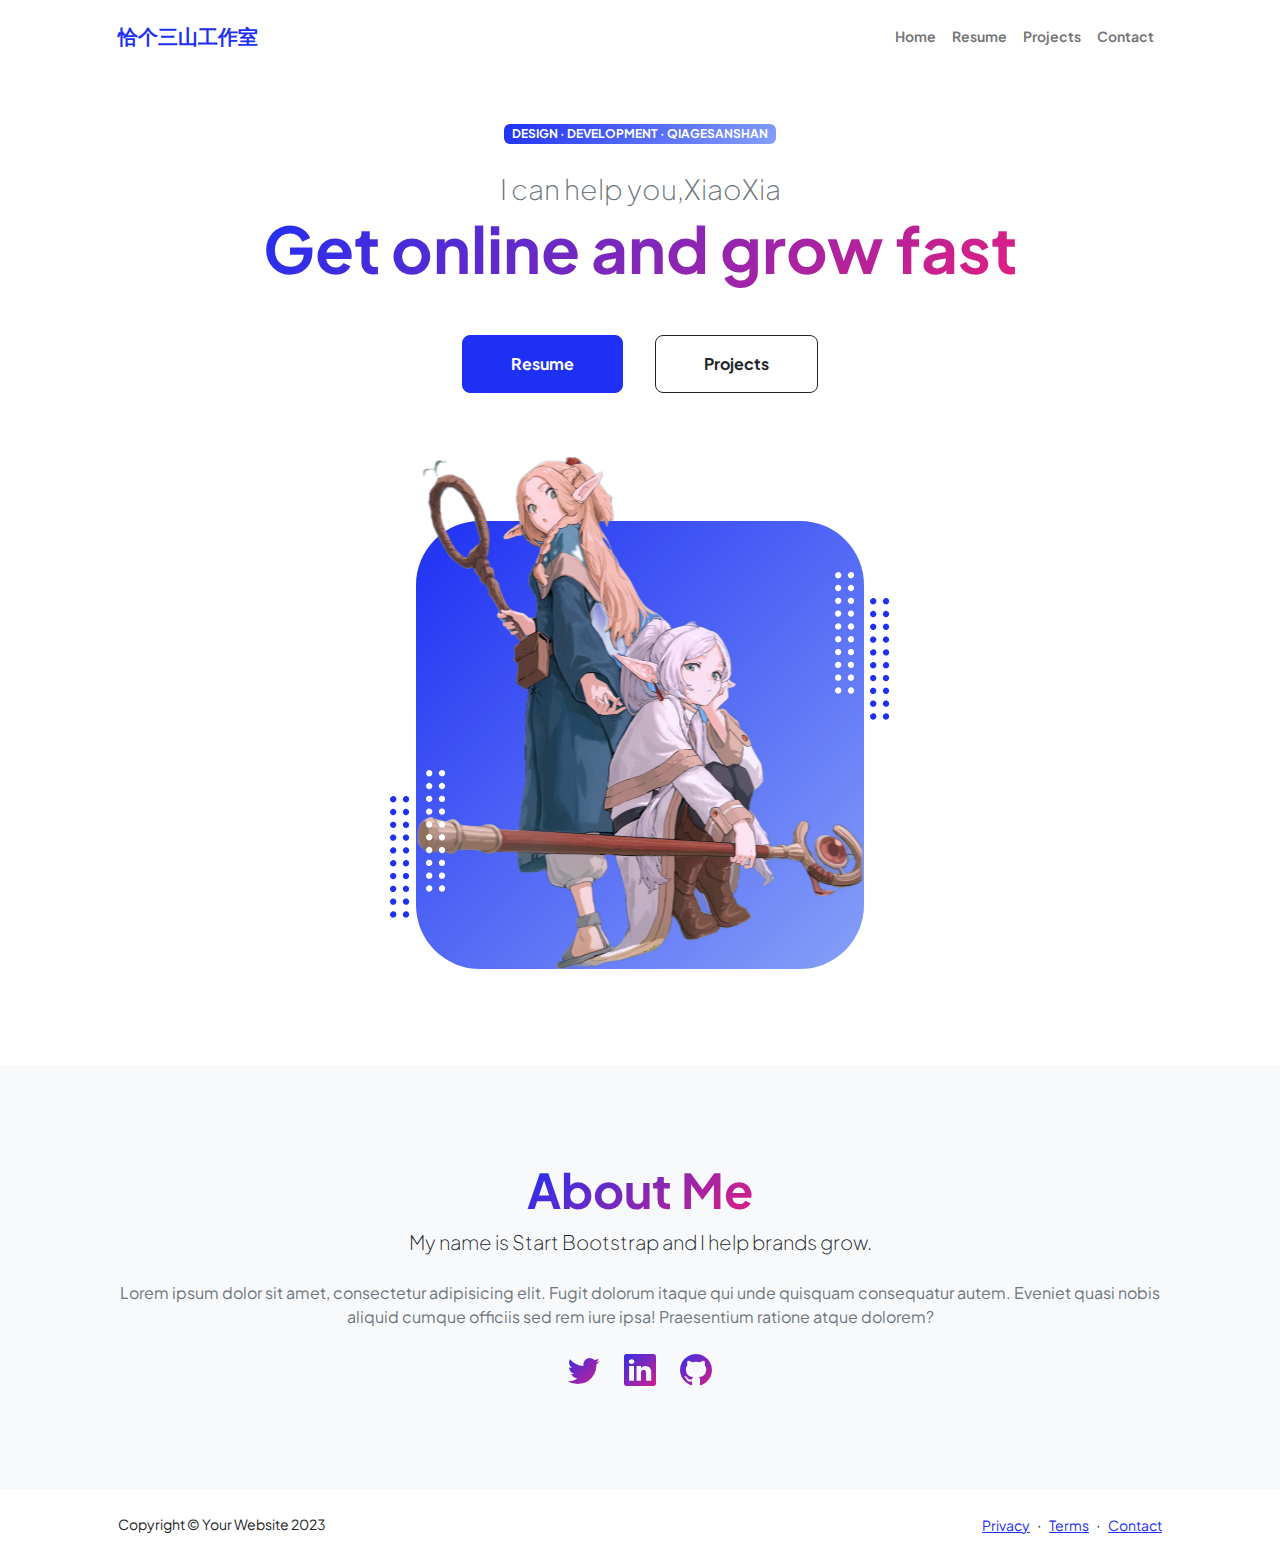
==== index.html @ 6cc57a0d "第一次提交" ====
<!DOCTYPE html>
<html lang="en">
    <head>
        <meta charset="utf-8" />
        <meta name="viewport" content="width=device-width, initial-scale=1, shrink-to-fit=no" />
        <meta name="description" content="" />
        <meta name="author" content="" />
        <title>Personal - Start Bootstrap Theme</title>
        <!-- Favicon-->
        <link rel="icon" type="image/x-icon" href="assets/favicon.ico" />
        <!-- Custom Google font-->
        <link rel="preconnect" href="https://fonts.googleapis.com" />
        <link rel="preconnect" href="https://fonts.gstatic.com" crossorigin />
        <link href="https://fonts.googleapis.com/css2?family=Plus+Jakarta+Sans:wght@100;200;300;400;500;600;700;800;900&amp;display=swap" rel="stylesheet" />
        <!-- Bootstrap icons-->
        <link href="https://cdn.jsdelivr.net/npm/bootstrap-icons@1.8.1/font/bootstrap-icons.css" rel="stylesheet" />
        <!-- Core theme CSS (includes Bootstrap)-->
        <link href="css/styles.css" rel="stylesheet" />
    </head>
    <body class="d-flex flex-column h-100">
        <main class="flex-shrink-0">
            <!-- Navigation-->
            <nav class="navbar navbar-expand-lg navbar-light bg-white py-3">
                <div class="container px-5">
                    <a class="navbar-brand" href="index.html"><span class="fw-bolder text-primary">恰个三山工作室</span></a>
                    <button class="navbar-toggler" type="button" data-bs-toggle="collapse" data-bs-target="#navbarSupportedContent" aria-controls="navbarSupportedContent" aria-expanded="false" aria-label="Toggle navigation"><span class="navbar-toggler-icon"></span></button>
                    <div class="collapse navbar-collapse" id="navbarSupportedContent">
                        <ul class="navbar-nav ms-auto mb-2 mb-lg-0 small fw-bolder">
                            <li class="nav-item"><a class="nav-link" href="index.html">Home</a></li>
                            <li class="nav-item"><a class="nav-link" href="resume.html">Resume</a></li>
                            <li class="nav-item"><a class="nav-link" href="projects.html">Projects</a></li>
                            <li class="nav-item"><a class="nav-link" href="contact.html">Contact</a></li>
                        </ul>
                    </div>
                </div>
            </nav>
            <!-- Header-->
            <header class="py-5">
                <div class="container px-5 pb-5">
                    <div class="row gx-5 align-items-center">
                        <div class="col-xxl-5">
                            <!-- Header text content-->
                            <div class="text-center text-xxl-start">
                                <div class="badge bg-gradient-primary-to-secondary text-white mb-4"><div class="text-uppercase">Design &middot; Development &middot; Qiagesanshan</div></div>
                                <div class="fs-3 fw-light text-muted">I can help you,XiaoXia</div>
                                <h1 class="display-3 fw-bolder mb-5"><span class="text-gradient d-inline">Get online and grow fast</span></h1>
                                <div class="d-grid gap-3 d-sm-flex justify-content-sm-center justify-content-xxl-start mb-3">
                                    <a class="btn btn-primary btn-lg px-5 py-3 me-sm-3 fs-6 fw-bolder" href="resume.html">Resume</a>
                                    <a class="btn btn-outline-dark btn-lg px-5 py-3 fs-6 fw-bolder" href="projects.html">Projects</a>
                                </div>
                            </div>
                        </div>
                        <div class="col-xxl-7">
                            <!-- Header profile picture-->
                            <div class="d-flex justify-content-center mt-5 mt-xxl-0">
                                <div class="profile bg-gradient-primary-to-secondary">
                                    <!-- TIP: For best results, use a photo with a transparent background like the demo example below-->
                                    <!-- Watch a tutorial on how to do this on YouTube (link)-->
                                    <img class="profile-img" src="assets/1001.png" alt="..." />
                                    <div class="dots-1">
                                        <!-- SVG Dots-->
                                        <svg version="1.1" xmlns="http://www.w3.org/2000/svg" xmlns:xlink="http://www.w3.org/1999/xlink" x="0px" y="0px" viewBox="0 0 191.6 1215.4" style="enable-background: new 0 0 191.6 1215.4" xml:space="preserve">
                                            <g transform="translate(0.000000,1280.000000) scale(0.100000,-0.100000)">
                                                <path d="M227.7,12788.6c-105-35-200-141-222-248c-43-206,163-412,369-369c155,32,275,190,260,339c-11,105-90,213-190,262        C383.7,12801.6,289.7,12808.6,227.7,12788.6z"></path>
                                                <path d="M1507.7,12788.6c-151-50-253-216-222-362c25-119,136-230,254-255c194-41,395,142,375,339c-11,105-90,213-190,262        C1663.7,12801.6,1569.7,12808.6,1507.7,12788.6z"></path>
                                                <path d="M227.7,11508.6c-105-35-200-141-222-248c-43-206,163-412,369-369c155,32,275,190,260,339c-11,105-90,213-190,262        C383.7,11521.6,289.7,11528.6,227.7,11508.6z"></path>
                                                <path d="M1507.7,11508.6c-151-50-253-216-222-362c25-119,136-230,254-255c194-41,395,142,375,339c-11,105-90,213-190,262        C1663.7,11521.6,1569.7,11528.6,1507.7,11508.6z"></path>
                                                <path d="M227.7,10228.6c-105-35-200-141-222-248c-43-206,163-412,369-369c155,32,275,190,260,339c-11,105-90,213-190,262        C383.7,10241.6,289.7,10248.6,227.7,10228.6z"></path>
                                                <path d="M1507.7,10228.6c-105-35-200-141-222-248c-43-206,163-412,369-369c155,32,275,190,260,339c-11,105-90,213-190,262        C1663.7,10241.6,1569.7,10248.6,1507.7,10228.6z"></path>
                                                <path d="M227.7,8948.6c-105-35-200-141-222-248c-43-206,163-412,369-369c155,32,275,190,260,339c-11,105-90,213-190,262        C383.7,8961.6,289.7,8968.6,227.7,8948.6z"></path>
                                                <path d="M1507.7,8948.6c-105-35-200-141-222-248c-43-206,163-412,369-369c155,32,275,190,260,339c-11,105-90,213-190,262        C1663.7,8961.6,1569.7,8968.6,1507.7,8948.6z"></path>
                                                <path d="M227.7,7668.6c-105-35-200-141-222-248c-43-206,163-412,369-369c155,32,275,190,260,339c-11,105-90,213-190,262        C383.7,7681.6,289.7,7688.6,227.7,7668.6z"></path>
                                                <path d="M1507.7,7668.6c-105-35-200-141-222-248c-43-206,163-412,369-369c155,32,275,190,260,339c-11,105-90,213-190,262        C1663.7,7681.6,1569.7,7688.6,1507.7,7668.6z"></path>
                                                <path d="M227.7,6388.6c-105-35-200-141-222-248c-43-206,163-412,369-369c155,32,275,190,260,339c-11,105-90,213-190,262        C383.7,6401.6,289.7,6408.6,227.7,6388.6z"></path>
                                                <path d="M1507.7,6388.6c-105-35-200-141-222-248c-43-206,163-412,369-369c155,32,275,190,260,339c-11,105-90,213-190,262        C1663.7,6401.6,1569.7,6408.6,1507.7,6388.6z"></path>
                                                <path d="M227.7,5108.6c-105-35-200-141-222-248c-43-206,163-412,369-369c155,32,275,190,260,339c-11,105-90,213-190,262        C383.7,5121.6,289.7,5128.6,227.7,5108.6z"></path>
                                                <path d="M1507.7,5108.6c-105-35-200-141-222-248c-43-206,163-412,369-369c155,32,275,190,260,339c-11,105-90,213-190,262        C1663.7,5121.6,1569.7,5128.6,1507.7,5108.6z"></path>
                                                <path d="M227.7,3828.6c-105-35-200-141-222-248c-43-206,163-412,369-369c155,32,275,190,260,339c-11,105-90,213-190,262        C383.7,3841.6,289.7,3848.6,227.7,3828.6z"></path>
                                                <path d="M1507.7,3828.6c-105-35-200-141-222-248c-43-206,163-412,369-369c155,32,275,190,260,339c-11,105-90,213-190,262        C1663.7,3841.6,1569.7,3848.6,1507.7,3828.6z"></path>
                                                <path d="M227.7,2548.6c-105-35-200-141-222-248c-43-206,163-412,369-369c155,32,275,190,260,339c-11,105-90,213-190,262        C383.7,2561.6,289.7,2568.6,227.7,2548.6z"></path>
                                                <path d="M1507.7,2548.6c-105-35-200-141-222-248c-43-206,163-412,369-369c155,32,275,190,260,339c-11,105-90,213-190,262        C1663.7,2561.6,1569.7,2568.6,1507.7,2548.6z"></path>
                                                <path d="M227.7,1268.6c-105-35-200-141-222-248c-43-206,163-412,369-369c155,32,275,190,260,339c-11,105-90,213-190,262        C383.7,1281.6,289.7,1288.6,227.7,1268.6z"></path>
                                                <path d="M1507.7,1268.6c-105-35-200-141-222-248c-43-206,163-412,369-369c155,32,275,190,260,339c-11,105-90,213-190,262        C1663.7,1281.6,1569.7,1288.6,1507.7,1268.6z"></path>
                                            </g>
                                        </svg>
                                        <!-- END of SVG dots-->
                                    </div>
                                    <div class="dots-2">
                                        <!-- SVG Dots-->
                                        <svg version="1.1" xmlns="http://www.w3.org/2000/svg" xmlns:xlink="http://www.w3.org/1999/xlink" x="0px" y="0px" viewBox="0 0 191.6 1215.4" style="enable-background: new 0 0 191.6 1215.4" xml:space="preserve">
                                            <g transform="translate(0.000000,1280.000000) scale(0.100000,-0.100000)">
                                                <path d="M227.7,12788.6c-105-35-200-141-222-248c-43-206,163-412,369-369c155,32,275,190,260,339c-11,105-90,213-190,262        C383.7,12801.6,289.7,12808.6,227.7,12788.6z"></path>
                                                <path d="M1507.7,12788.6c-151-50-253-216-222-362c25-119,136-230,254-255c194-41,395,142,375,339c-11,105-90,213-190,262        C1663.7,12801.6,1569.7,12808.6,1507.7,12788.6z"></path>
                                                <path d="M227.7,11508.6c-105-35-200-141-222-248c-43-206,163-412,369-369c155,32,275,190,260,339c-11,105-90,213-190,262        C383.7,11521.6,289.7,11528.6,227.7,11508.6z"></path>
                                                <path d="M1507.7,11508.6c-151-50-253-216-222-362c25-119,136-230,254-255c194-41,395,142,375,339c-11,105-90,213-190,262        C1663.7,11521.6,1569.7,11528.6,1507.7,11508.6z"></path>
                                                <path d="M227.7,10228.6c-105-35-200-141-222-248c-43-206,163-412,369-369c155,32,275,190,260,339c-11,105-90,213-190,262        C383.7,10241.6,289.7,10248.6,227.7,10228.6z"></path>
                                                <path d="M1507.7,10228.6c-105-35-200-141-222-248c-43-206,163-412,369-369c155,32,275,190,260,339c-11,105-90,213-190,262        C1663.7,10241.6,1569.7,10248.6,1507.7,10228.6z"></path>
                                                <path d="M227.7,8948.6c-105-35-200-141-222-248c-43-206,163-412,369-369c155,32,275,190,260,339c-11,105-90,213-190,262        C383.7,8961.6,289.7,8968.6,227.7,8948.6z"></path>
                                                <path d="M1507.7,8948.6c-105-35-200-141-222-248c-43-206,163-412,369-369c155,32,275,190,260,339c-11,105-90,213-190,262        C1663.7,8961.6,1569.7,8968.6,1507.7,8948.6z"></path>
                                                <path d="M227.7,7668.6c-105-35-200-141-222-248c-43-206,163-412,369-369c155,32,275,190,260,339c-11,105-90,213-190,262        C383.7,7681.6,289.7,7688.6,227.7,7668.6z"></path>
                                                <path d="M1507.7,7668.6c-105-35-200-141-222-248c-43-206,163-412,369-369c155,32,275,190,260,339c-11,105-90,213-190,262        C1663.7,7681.6,1569.7,7688.6,1507.7,7668.6z"></path>
                                                <path d="M227.7,6388.6c-105-35-200-141-222-248c-43-206,163-412,369-369c155,32,275,190,260,339c-11,105-90,213-190,262        C383.7,6401.6,289.7,6408.6,227.7,6388.6z"></path>
                                                <path d="M1507.7,6388.6c-105-35-200-141-222-248c-43-206,163-412,369-369c155,32,275,190,260,339c-11,105-90,213-190,262        C1663.7,6401.6,1569.7,6408.6,1507.7,6388.6z"></path>
                                                <path d="M227.7,5108.6c-105-35-200-141-222-248c-43-206,163-412,369-369c155,32,275,190,260,339c-11,105-90,213-190,262        C383.7,5121.6,289.7,5128.6,227.7,5108.6z"></path>
                                                <path d="M1507.7,5108.6c-105-35-200-141-222-248c-43-206,163-412,369-369c155,32,275,190,260,339c-11,105-90,213-190,262        C1663.7,5121.6,1569.7,5128.6,1507.7,5108.6z"></path>
                                                <path d="M227.7,3828.6c-105-35-200-141-222-248c-43-206,163-412,369-369c155,32,275,190,260,339c-11,105-90,213-190,262        C383.7,3841.6,289.7,3848.6,227.7,3828.6z"></path>
                                                <path d="M1507.7,3828.6c-105-35-200-141-222-248c-43-206,163-412,369-369c155,32,275,190,260,339c-11,105-90,213-190,262        C1663.7,3841.6,1569.7,3848.6,1507.7,3828.6z"></path>
                                                <path d="M227.7,2548.6c-105-35-200-141-222-248c-43-206,163-412,369-369c155,32,275,190,260,339c-11,105-90,213-190,262        C383.7,2561.6,289.7,2568.6,227.7,2548.6z"></path>
                                                <path d="M1507.7,2548.6c-105-35-200-141-222-248c-43-206,163-412,369-369c155,32,275,190,260,339c-11,105-90,213-190,262        C1663.7,2561.6,1569.7,2568.6,1507.7,2548.6z"></path>
                                                <path d="M227.7,1268.6c-105-35-200-141-222-248c-43-206,163-412,369-369c155,32,275,190,260,339c-11,105-90,213-190,262        C383.7,1281.6,289.7,1288.6,227.7,1268.6z"></path>
                                                <path d="M1507.7,1268.6c-105-35-200-141-222-248c-43-206,163-412,369-369c155,32,275,190,260,339c-11,105-90,213-190,262        C1663.7,1281.6,1569.7,1288.6,1507.7,1268.6z"></path>
                                            </g>
                                        </svg>
                                        <!-- END of SVG dots-->
                                    </div>
                                    <div class="dots-3">
                                        <!-- SVG Dots-->
                                        <svg version="1.1" xmlns="http://www.w3.org/2000/svg" xmlns:xlink="http://www.w3.org/1999/xlink" x="0px" y="0px" viewBox="0 0 191.6 1215.4" style="enable-background: new 0 0 191.6 1215.4" xml:space="preserve">
                                            <g transform="translate(0.000000,1280.000000) scale(0.100000,-0.100000)">
                                                <path d="M227.7,12788.6c-105-35-200-141-222-248c-43-206,163-412,369-369c155,32,275,190,260,339c-11,105-90,213-190,262        C383.7,12801.6,289.7,12808.6,227.7,12788.6z"></path>
                                                <path d="M1507.7,12788.6c-151-50-253-216-222-362c25-119,136-230,254-255c194-41,395,142,375,339c-11,105-90,213-190,262        C1663.7,12801.6,1569.7,12808.6,1507.7,12788.6z"></path>
                                                <path d="M227.7,11508.6c-105-35-200-141-222-248c-43-206,163-412,369-369c155,32,275,190,260,339c-11,105-90,213-190,262        C383.7,11521.6,289.7,11528.6,227.7,11508.6z"></path>
                                                <path d="M1507.7,11508.6c-151-50-253-216-222-362c25-119,136-230,254-255c194-41,395,142,375,339c-11,105-90,213-190,262        C1663.7,11521.6,1569.7,11528.6,1507.7,11508.6z"></path>
                                                <path d="M227.7,10228.6c-105-35-200-141-222-248c-43-206,163-412,369-369c155,32,275,190,260,339c-11,105-90,213-190,262        C383.7,10241.6,289.7,10248.6,227.7,10228.6z"></path>
                                                <path d="M1507.7,10228.6c-105-35-200-141-222-248c-43-206,163-412,369-369c155,32,275,190,260,339c-11,105-90,213-190,262        C1663.7,10241.6,1569.7,10248.6,1507.7,10228.6z"></path>
                                                <path d="M227.7,8948.6c-105-35-200-141-222-248c-43-206,163-412,369-369c155,32,275,190,260,339c-11,105-90,213-190,262        C383.7,8961.6,289.7,8968.6,227.7,8948.6z"></path>
                                                <path d="M1507.7,8948.6c-105-35-200-141-222-248c-43-206,163-412,369-369c155,32,275,190,260,339c-11,105-90,213-190,262        C1663.7,8961.6,1569.7,8968.6,1507.7,8948.6z"></path>
                                                <path d="M227.7,7668.6c-105-35-200-141-222-248c-43-206,163-412,369-369c155,32,275,190,260,339c-11,105-90,213-190,262        C383.7,7681.6,289.7,7688.6,227.7,7668.6z"></path>
                                                <path d="M1507.7,7668.6c-105-35-200-141-222-248c-43-206,163-412,369-369c155,32,275,190,260,339c-11,105-90,213-190,262        C1663.7,7681.6,1569.7,7688.6,1507.7,7668.6z"></path>
                                                <path d="M227.7,6388.6c-105-35-200-141-222-248c-43-206,163-412,369-369c155,32,275,190,260,339c-11,105-90,213-190,262        C383.7,6401.6,289.7,6408.6,227.7,6388.6z"></path>
                                                <path d="M1507.7,6388.6c-105-35-200-141-222-248c-43-206,163-412,369-369c155,32,275,190,260,339c-11,105-90,213-190,262        C1663.7,6401.6,1569.7,6408.6,1507.7,6388.6z"></path>
                                                <path d="M227.7,5108.6c-105-35-200-141-222-248c-43-206,163-412,369-369c155,32,275,190,260,339c-11,105-90,213-190,262        C383.7,5121.6,289.7,5128.6,227.7,5108.6z"></path>
                                                <path d="M1507.7,5108.6c-105-35-200-141-222-248c-43-206,163-412,369-369c155,32,275,190,260,339c-11,105-90,213-190,262        C1663.7,5121.6,1569.7,5128.6,1507.7,5108.6z"></path>
                                                <path d="M227.7,3828.6c-105-35-200-141-222-248c-43-206,163-412,369-369c155,32,275,190,260,339c-11,105-90,213-190,262        C383.7,3841.6,289.7,3848.6,227.7,3828.6z"></path>
                                                <path d="M1507.7,3828.6c-105-35-200-141-222-248c-43-206,163-412,369-369c155,32,275,190,260,339c-11,105-90,213-190,262        C1663.7,3841.6,1569.7,3848.6,1507.7,3828.6z"></path>
                                                <path d="M227.7,2548.6c-105-35-200-141-222-248c-43-206,163-412,369-369c155,32,275,190,260,339c-11,105-90,213-190,262        C383.7,2561.6,289.7,2568.6,227.7,2548.6z"></path>
                                                <path d="M1507.7,2548.6c-105-35-200-141-222-248c-43-206,163-412,369-369c155,32,275,190,260,339c-11,105-90,213-190,262        C1663.7,2561.6,1569.7,2568.6,1507.7,2548.6z"></path>
                                                <path d="M227.7,1268.6c-105-35-200-141-222-248c-43-206,163-412,369-369c155,32,275,190,260,339c-11,105-90,213-190,262        C383.7,1281.6,289.7,1288.6,227.7,1268.6z"></path>
                                                <path d="M1507.7,1268.6c-105-35-200-141-222-248c-43-206,163-412,369-369c155,32,275,190,260,339c-11,105-90,213-190,262        C1663.7,1281.6,1569.7,1288.6,1507.7,1268.6z"></path>
                                            </g>
                                        </svg>
                                        <!-- END of SVG dots-->
                                    </div>
                                    <div class="dots-4">
                                        <!-- SVG Dots-->
                                        <svg version="1.1" xmlns="http://www.w3.org/2000/svg" xmlns:xlink="http://www.w3.org/1999/xlink" x="0px" y="0px" viewBox="0 0 191.6 1215.4" style="enable-background: new 0 0 191.6 1215.4" xml:space="preserve">
                                            <g transform="translate(0.000000,1280.000000) scale(0.100000,-0.100000)">
                                                <path d="M227.7,12788.6c-105-35-200-141-222-248c-43-206,163-412,369-369c155,32,275,190,260,339c-11,105-90,213-190,262        C383.7,12801.6,289.7,12808.6,227.7,12788.6z"></path>
                                                <path d="M1507.7,12788.6c-151-50-253-216-222-362c25-119,136-230,254-255c194-41,395,142,375,339c-11,105-90,213-190,262        C1663.7,12801.6,1569.7,12808.6,1507.7,12788.6z"></path>
                                                <path d="M227.7,11508.6c-105-35-200-141-222-248c-43-206,163-412,369-369c155,32,275,190,260,339c-11,105-90,213-190,262        C383.7,11521.6,289.7,11528.6,227.7,11508.6z"></path>
                                                <path d="M1507.7,11508.6c-151-50-253-216-222-362c25-119,136-230,254-255c194-41,395,142,375,339c-11,105-90,213-190,262        C1663.7,11521.6,1569.7,11528.6,1507.7,11508.6z"></path>
                                                <path d="M227.7,10228.6c-105-35-200-141-222-248c-43-206,163-412,369-369c155,32,275,190,260,339c-11,105-90,213-190,262        C383.7,10241.6,289.7,10248.6,227.7,10228.6z"></path>
                                                <path d="M1507.7,10228.6c-105-35-200-141-222-248c-43-206,163-412,369-369c155,32,275,190,260,339c-11,105-90,213-190,262        C1663.7,10241.6,1569.7,10248.6,1507.7,10228.6z"></path>
                                                <path d="M227.7,8948.6c-105-35-200-141-222-248c-43-206,163-412,369-369c155,32,275,190,260,339c-11,105-90,213-190,262        C383.7,8961.6,289.7,8968.6,227.7,8948.6z"></path>
                                                <path d="M1507.7,8948.6c-105-35-200-141-222-248c-43-206,163-412,369-369c155,32,275,190,260,339c-11,105-90,213-190,262        C1663.7,8961.6,1569.7,8968.6,1507.7,8948.6z"></path>
                                                <path d="M227.7,7668.6c-105-35-200-141-222-248c-43-206,163-412,369-369c155,32,275,190,260,339c-11,105-90,213-190,262        C383.7,7681.6,289.7,7688.6,227.7,7668.6z"></path>
                                                <path d="M1507.7,7668.6c-105-35-200-141-222-248c-43-206,163-412,369-369c155,32,275,190,260,339c-11,105-90,213-190,262        C1663.7,7681.6,1569.7,7688.6,1507.7,7668.6z"></path>
                                                <path d="M227.7,6388.6c-105-35-200-141-222-248c-43-206,163-412,369-369c155,32,275,190,260,339c-11,105-90,213-190,262        C383.7,6401.6,289.7,6408.6,227.7,6388.6z"></path>
                                                <path d="M1507.7,6388.6c-105-35-200-141-222-248c-43-206,163-412,369-369c155,32,275,190,260,339c-11,105-90,213-190,262        C1663.7,6401.6,1569.7,6408.6,1507.7,6388.6z"></path>
                                                <path d="M227.7,5108.6c-105-35-200-141-222-248c-43-206,163-412,369-369c155,32,275,190,260,339c-11,105-90,213-190,262        C383.7,5121.6,289.7,5128.6,227.7,5108.6z"></path>
                                                <path d="M1507.7,5108.6c-105-35-200-141-222-248c-43-206,163-412,369-369c155,32,275,190,260,339c-11,105-90,213-190,262        C1663.7,5121.6,1569.7,5128.6,1507.7,5108.6z"></path>
                                                <path d="M227.7,3828.6c-105-35-200-141-222-248c-43-206,163-412,369-369c155,32,275,190,260,339c-11,105-90,213-190,262        C383.7,3841.6,289.7,3848.6,227.7,3828.6z"></path>
                                                <path d="M1507.7,3828.6c-105-35-200-141-222-248c-43-206,163-412,369-369c155,32,275,190,260,339c-11,105-90,213-190,262        C1663.7,3841.6,1569.7,3848.6,1507.7,3828.6z"></path>
                                                <path d="M227.7,2548.6c-105-35-200-141-222-248c-43-206,163-412,369-369c155,32,275,190,260,339c-11,105-90,213-190,262        C383.7,2561.6,289.7,2568.6,227.7,2548.6z"></path>
                                                <path d="M1507.7,2548.6c-105-35-200-141-222-248c-43-206,163-412,369-369c155,32,275,190,260,339c-11,105-90,213-190,262        C1663.7,2561.6,1569.7,2568.6,1507.7,2548.6z"></path>
                                                <path d="M227.7,1268.6c-105-35-200-141-222-248c-43-206,163-412,369-369c155,32,275,190,260,339c-11,105-90,213-190,262        C383.7,1281.6,289.7,1288.6,227.7,1268.6z"></path>
                                                <path d="M1507.7,1268.6c-105-35-200-141-222-248c-43-206,163-412,369-369c155,32,275,190,260,339c-11,105-90,213-190,262        C1663.7,1281.6,1569.7,1288.6,1507.7,1268.6z"></path>
                                            </g>
                                        </svg>
                                        <!-- END of SVG dots-->
                                    </div>
                                </div>
                            </div>
                        </div>
                    </div>
                </div>
            </header>
            <!-- About Section-->
            <section class="bg-light py-5">
                <div class="container px-5">
                    <div class="row gx-5 justify-content-center">
                        <div class="col-xxl-8">
                            <div class="text-center my-5">
                                <h2 class="display-5 fw-bolder"><span class="text-gradient d-inline">About Me</span></h2>
                                <p class="lead fw-light mb-4">My name is Start Bootstrap and I help brands grow.</p>
                                <p class="text-muted">Lorem ipsum dolor sit amet, consectetur adipisicing elit. Fugit dolorum itaque qui unde quisquam consequatur autem. Eveniet quasi nobis aliquid cumque officiis sed rem iure ipsa! Praesentium ratione atque dolorem?</p>
                                <div class="d-flex justify-content-center fs-2 gap-4">
                                    <a class="text-gradient" href="#!"><i class="bi bi-twitter"></i></a>
                                    <a class="text-gradient" href="#!"><i class="bi bi-linkedin"></i></a>
                                    <a class="text-gradient" href="#!"><i class="bi bi-github"></i></a>
                                </div>
                            </div>
                        </div>
                    </div>
                </div>
            </section>
        </main>
        <!-- Footer-->
        <footer class="bg-white py-4 mt-auto">
            <div class="container px-5">
                <div class="row align-items-center justify-content-between flex-column flex-sm-row">
                    <div class="col-auto"><div class="small m-0">Copyright &copy; Your Website 2023</div></div>
                    <div class="col-auto">
                        <a class="small" href="#!">Privacy</a>
                        <span class="mx-1">&middot;</span>
                        <a class="small" href="#!">Terms</a>
                        <span class="mx-1">&middot;</span>
                        <a class="small" href="#!">Contact</a>
                    </div>
                </div>
            </div>
        </footer>
        <!-- Bootstrap core JS-->
        <script src="https://cdn.jsdelivr.net/npm/bootstrap@5.2.3/dist/js/bootstrap.bundle.min.js"></script>
        <!-- Core theme JS-->
        <script src="js/scripts.js"></script>
    </body>
</html>
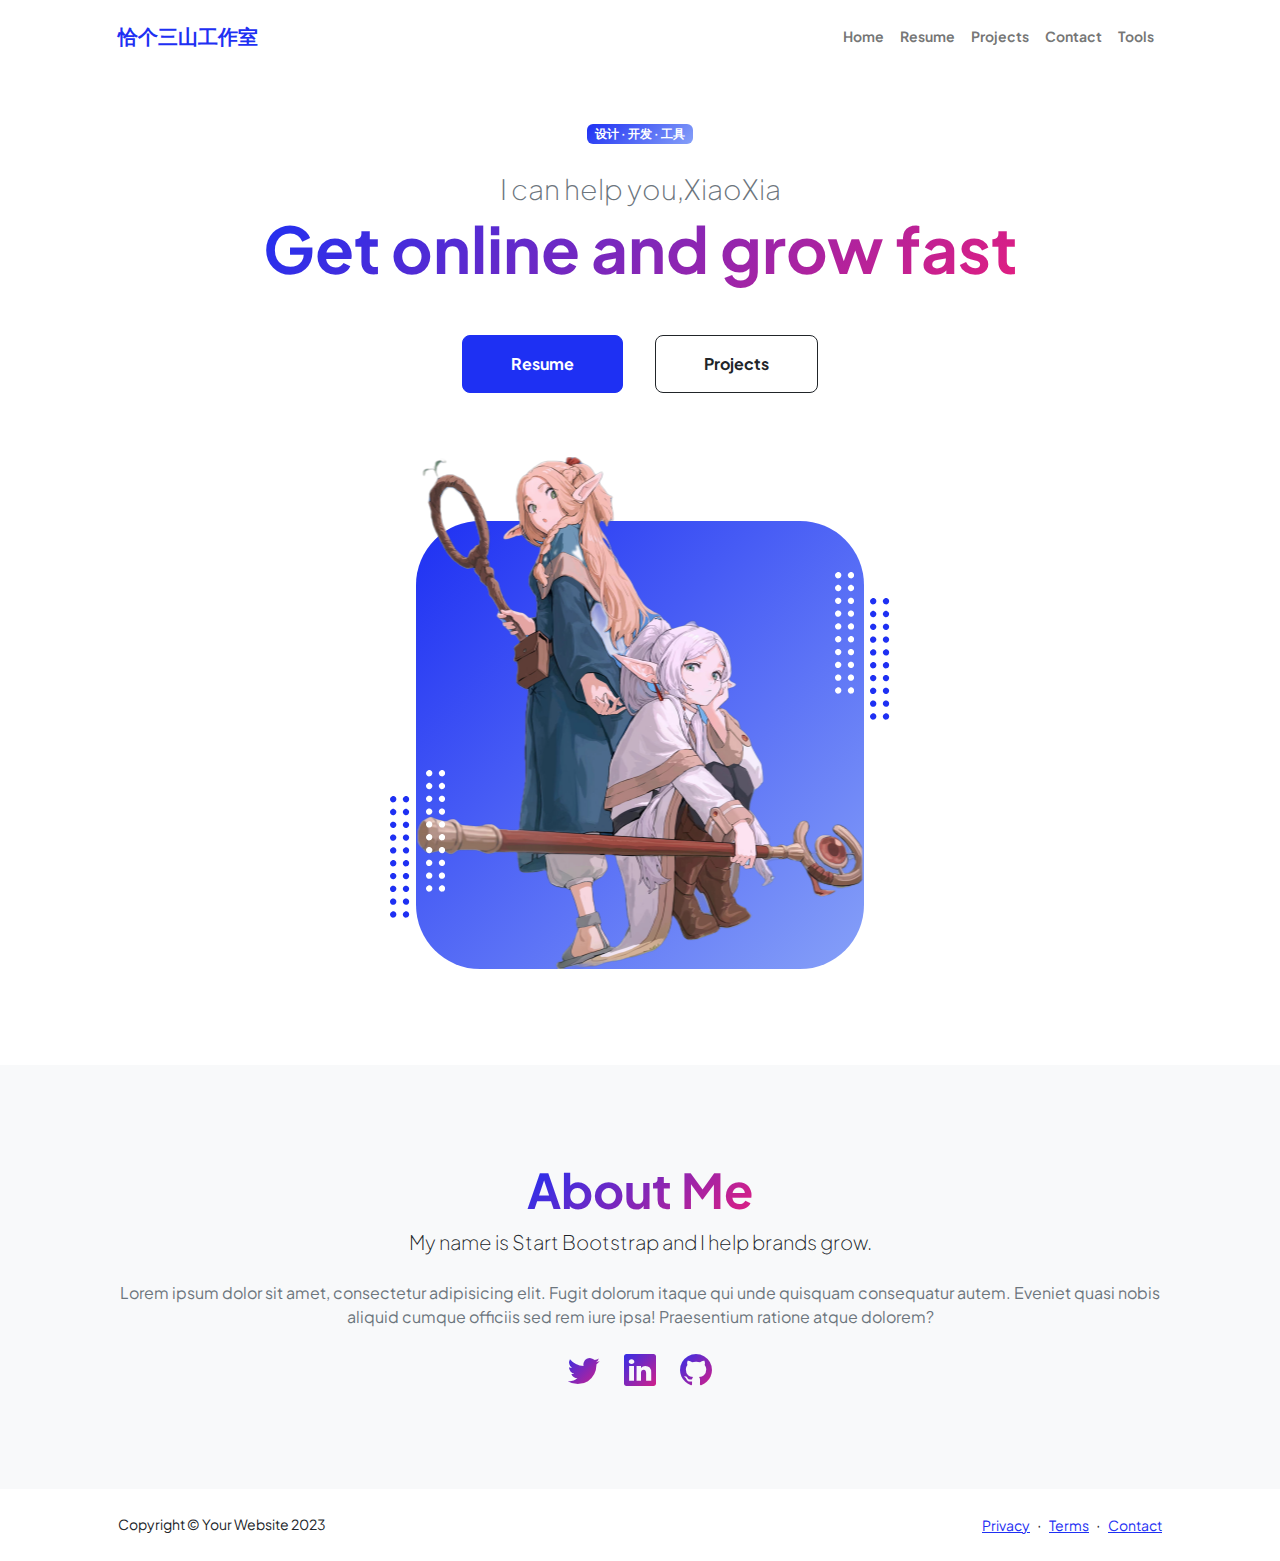
==== commit cbbf48ea: "1.0.0" ====
--- a/index.html
+++ b/index.html
@@ -30,6 +30,7 @@
                             <li class="nav-item"><a class="nav-link" href="resume.html">Resume</a></li>
                             <li class="nav-item"><a class="nav-link" href="projects.html">Projects</a></li>
                             <li class="nav-item"><a class="nav-link" href="contact.html">Contact</a></li>
+                            <li class="nav-item"><a class="nav-link" href="tools.html">Tools</a></li>
                         </ul>
                     </div>
                 </div>
@@ -41,7 +42,7 @@
                         <div class="col-xxl-5">
                             <!-- Header text content-->
                             <div class="text-center text-xxl-start">
-                                <div class="badge bg-gradient-primary-to-secondary text-white mb-4"><div class="text-uppercase">Design &middot; Development &middot; Qiagesanshan</div></div>
+                                <div class="badge bg-gradient-primary-to-secondary text-white mb-4"><div class="text-uppercase">设计 &middot; 开发 &middot; 工具</div></div>
                                 <div class="fs-3 fw-light text-muted">I can help you,XiaoXia</div>
                                 <h1 class="display-3 fw-bolder mb-5"><span class="text-gradient d-inline">Get online and grow fast</span></h1>
                                 <div class="d-grid gap-3 d-sm-flex justify-content-sm-center justify-content-xxl-start mb-3">
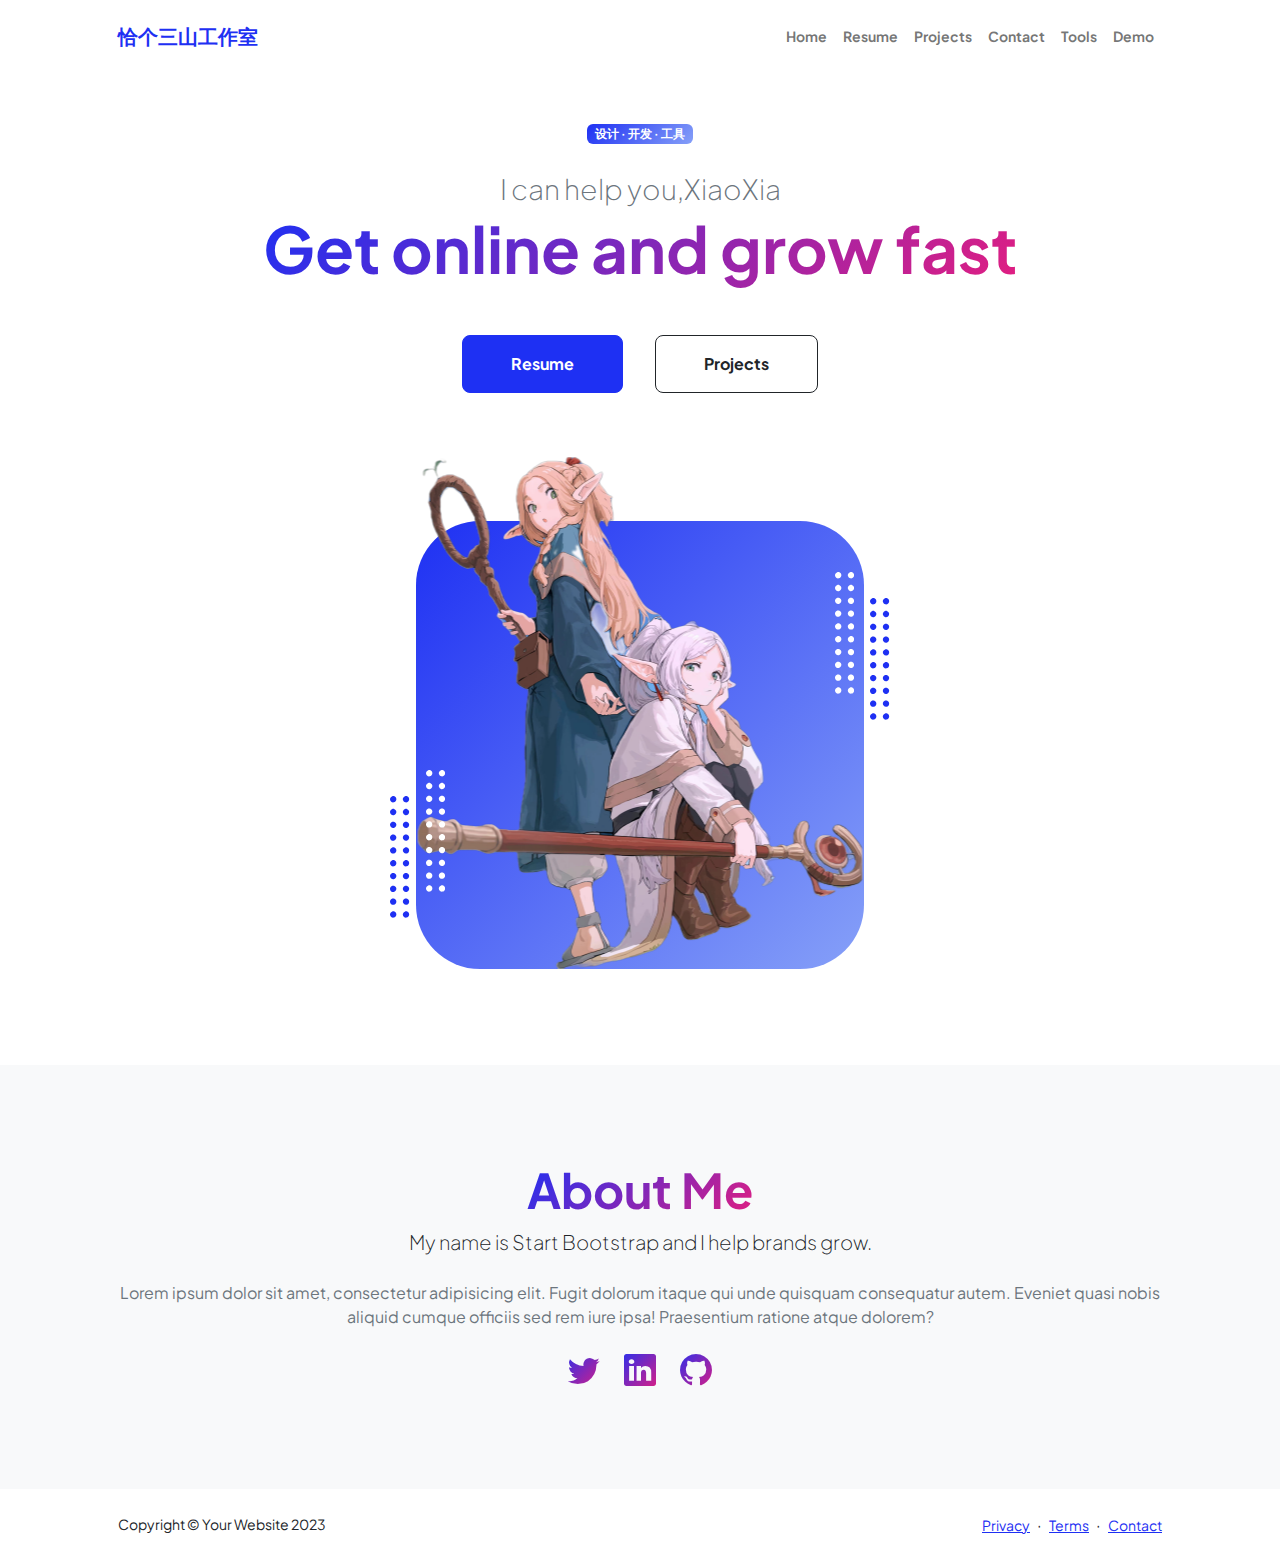
==== commit 0aece0c7: "1.0.1" ====
--- a/index.html
+++ b/index.html
@@ -31,6 +31,7 @@
                             <li class="nav-item"><a class="nav-link" href="projects.html">Projects</a></li>
                             <li class="nav-item"><a class="nav-link" href="contact.html">Contact</a></li>
                             <li class="nav-item"><a class="nav-link" href="tools.html">Tools</a></li>
+                            <li class="nav-item"><a class="nav-link" href="demo.html">Demo</a></li>
                         </ul>
                     </div>
                 </div>
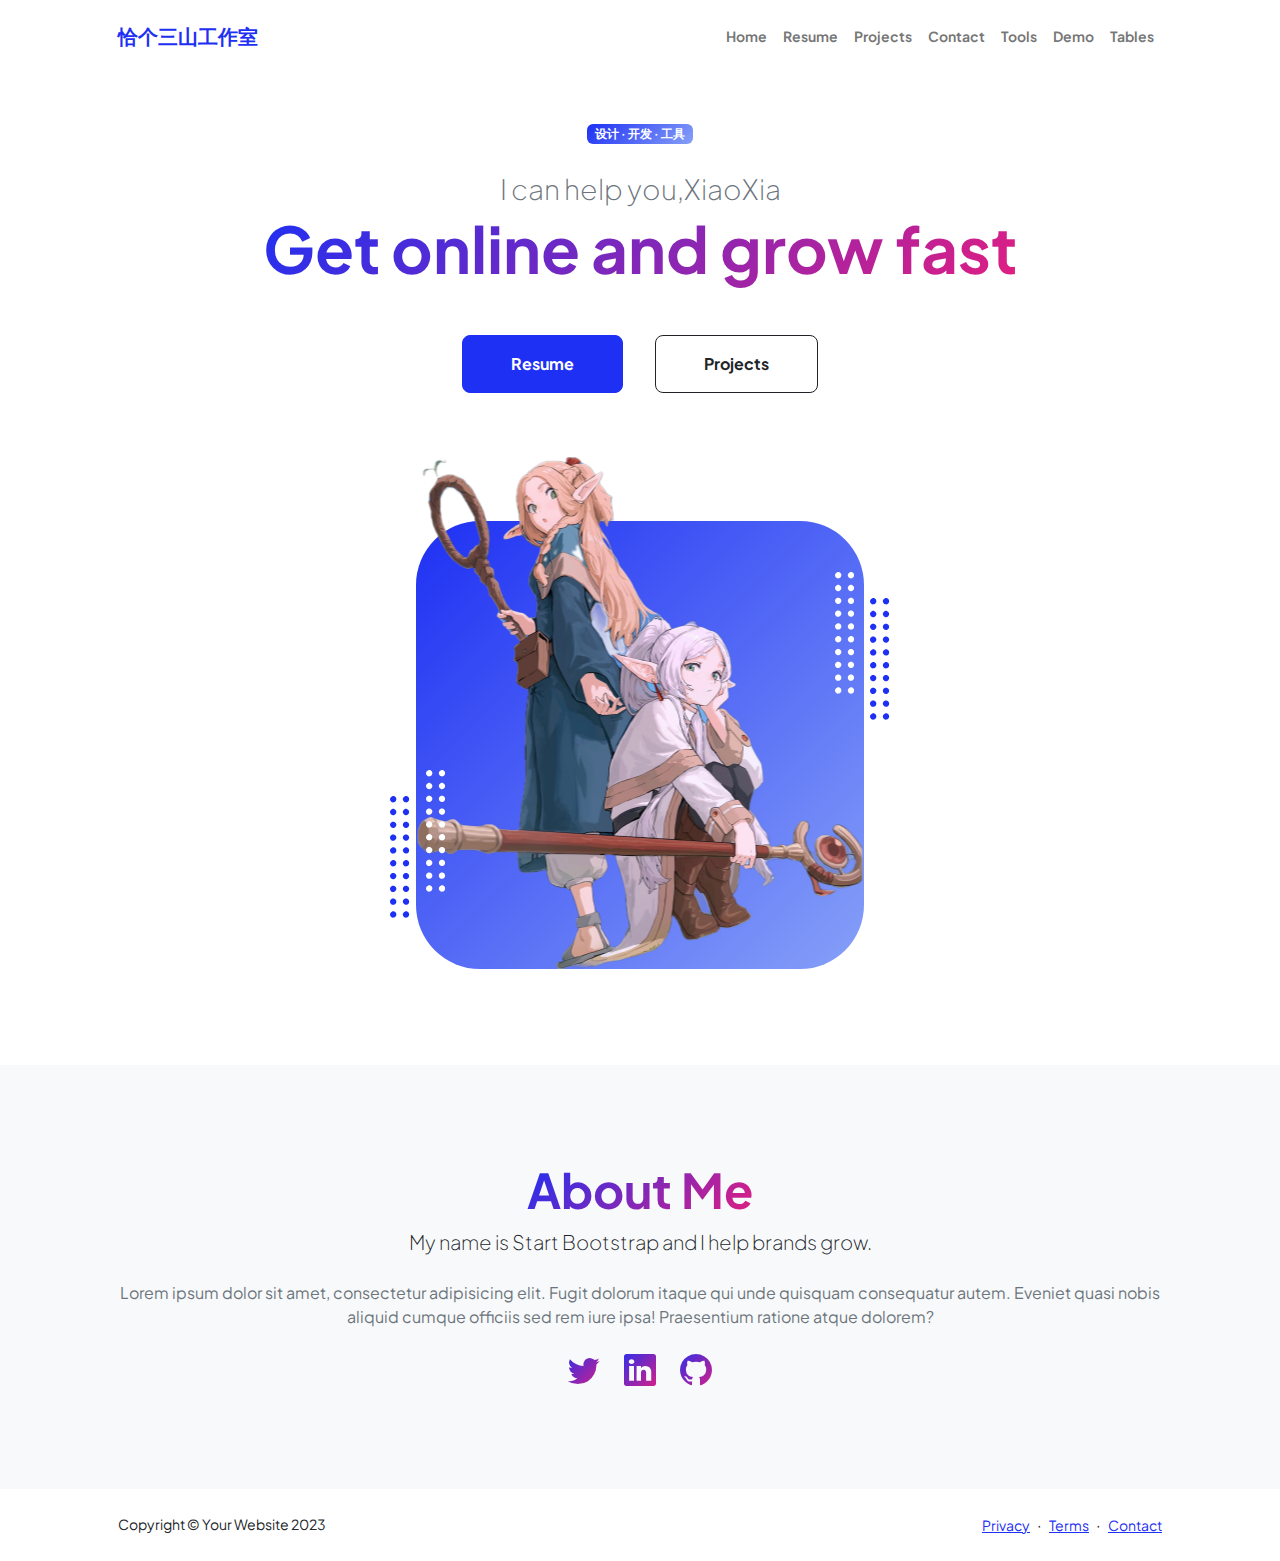
==== commit dbcb7cc4: "2.0.0加入table" ====
--- a/index.html
+++ b/index.html
@@ -32,6 +32,7 @@
                             <li class="nav-item"><a class="nav-link" href="contact.html">Contact</a></li>
                             <li class="nav-item"><a class="nav-link" href="tools.html">Tools</a></li>
                             <li class="nav-item"><a class="nav-link" href="demo.html">Demo</a></li>
+                            <li class="nav-item"><a class="nav-link" href="tables.html">Tables</a></li>
                         </ul>
                     </div>
                 </div>
